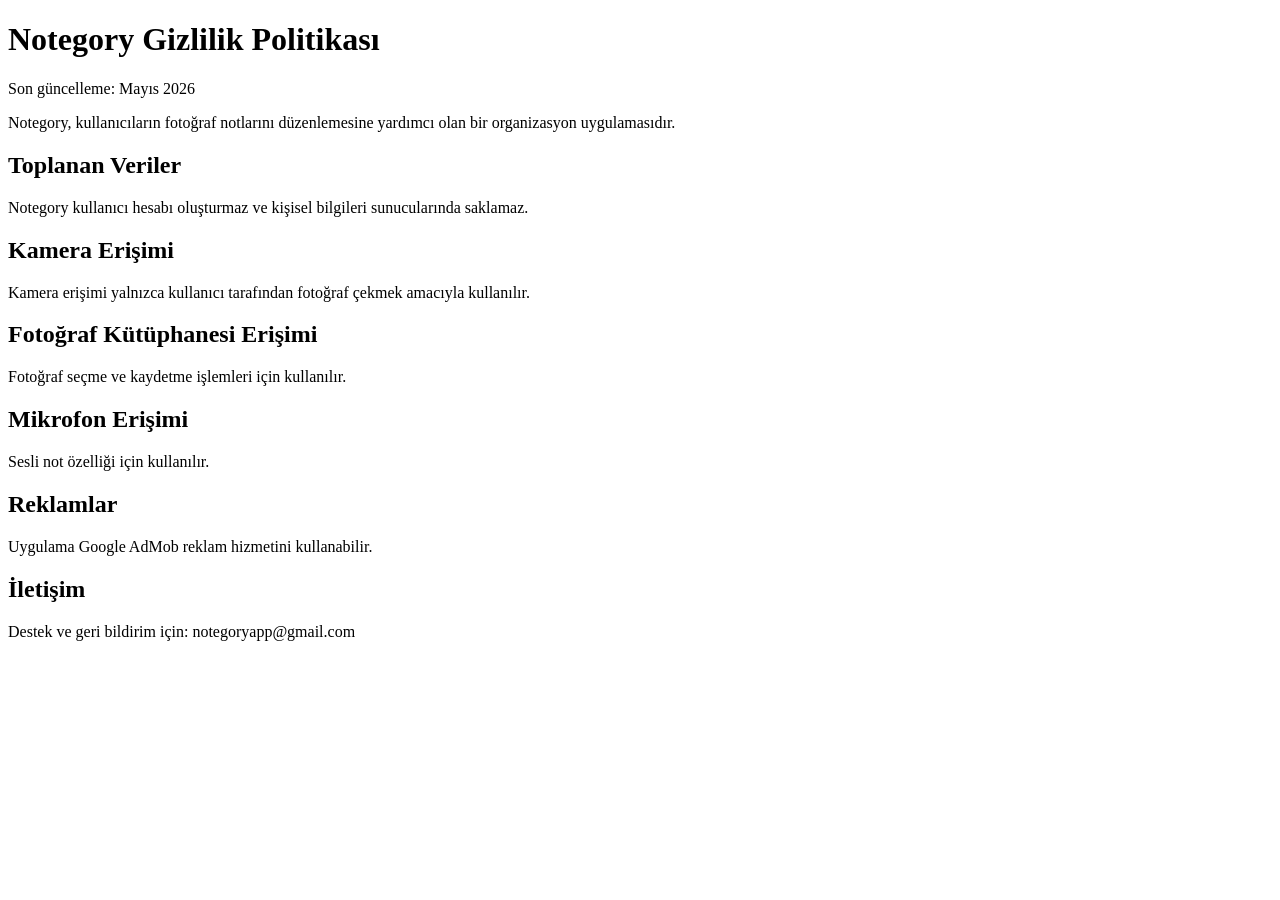
==== privacy.html @ 080e61c6 "Add privacy policy page for Notegory" ====
<!DOCTYPE html>
<html lang="tr">
<head>
<meta charset="UTF-8">
<title>Notegory Privacy Policy</title>
</head>
<body>

<h1>Notegory Gizlilik Politikası</h1>

<p>Son güncelleme: Mayıs 2026</p>

<p>Notegory, kullanıcıların fotoğraf notlarını düzenlemesine yardımcı olan bir organizasyon uygulamasıdır.</p>

<h2>Toplanan Veriler</h2>
<p>Notegory kullanıcı hesabı oluşturmaz ve kişisel bilgileri sunucularında saklamaz.</p>

<h2>Kamera Erişimi</h2>
<p>Kamera erişimi yalnızca kullanıcı tarafından fotoğraf çekmek amacıyla kullanılır.</p>

<h2>Fotoğraf Kütüphanesi Erişimi</h2>
<p>Fotoğraf seçme ve kaydetme işlemleri için kullanılır.</p>

<h2>Mikrofon Erişimi</h2>
<p>Sesli not özelliği için kullanılır.</p>

<h2>Reklamlar</h2>
<p>Uygulama Google AdMob reklam hizmetini kullanabilir.</p>

<h2>İletişim</h2>
<p>Destek ve geri bildirim için: notegoryapp@gmail.com</p>

</body>
</html>
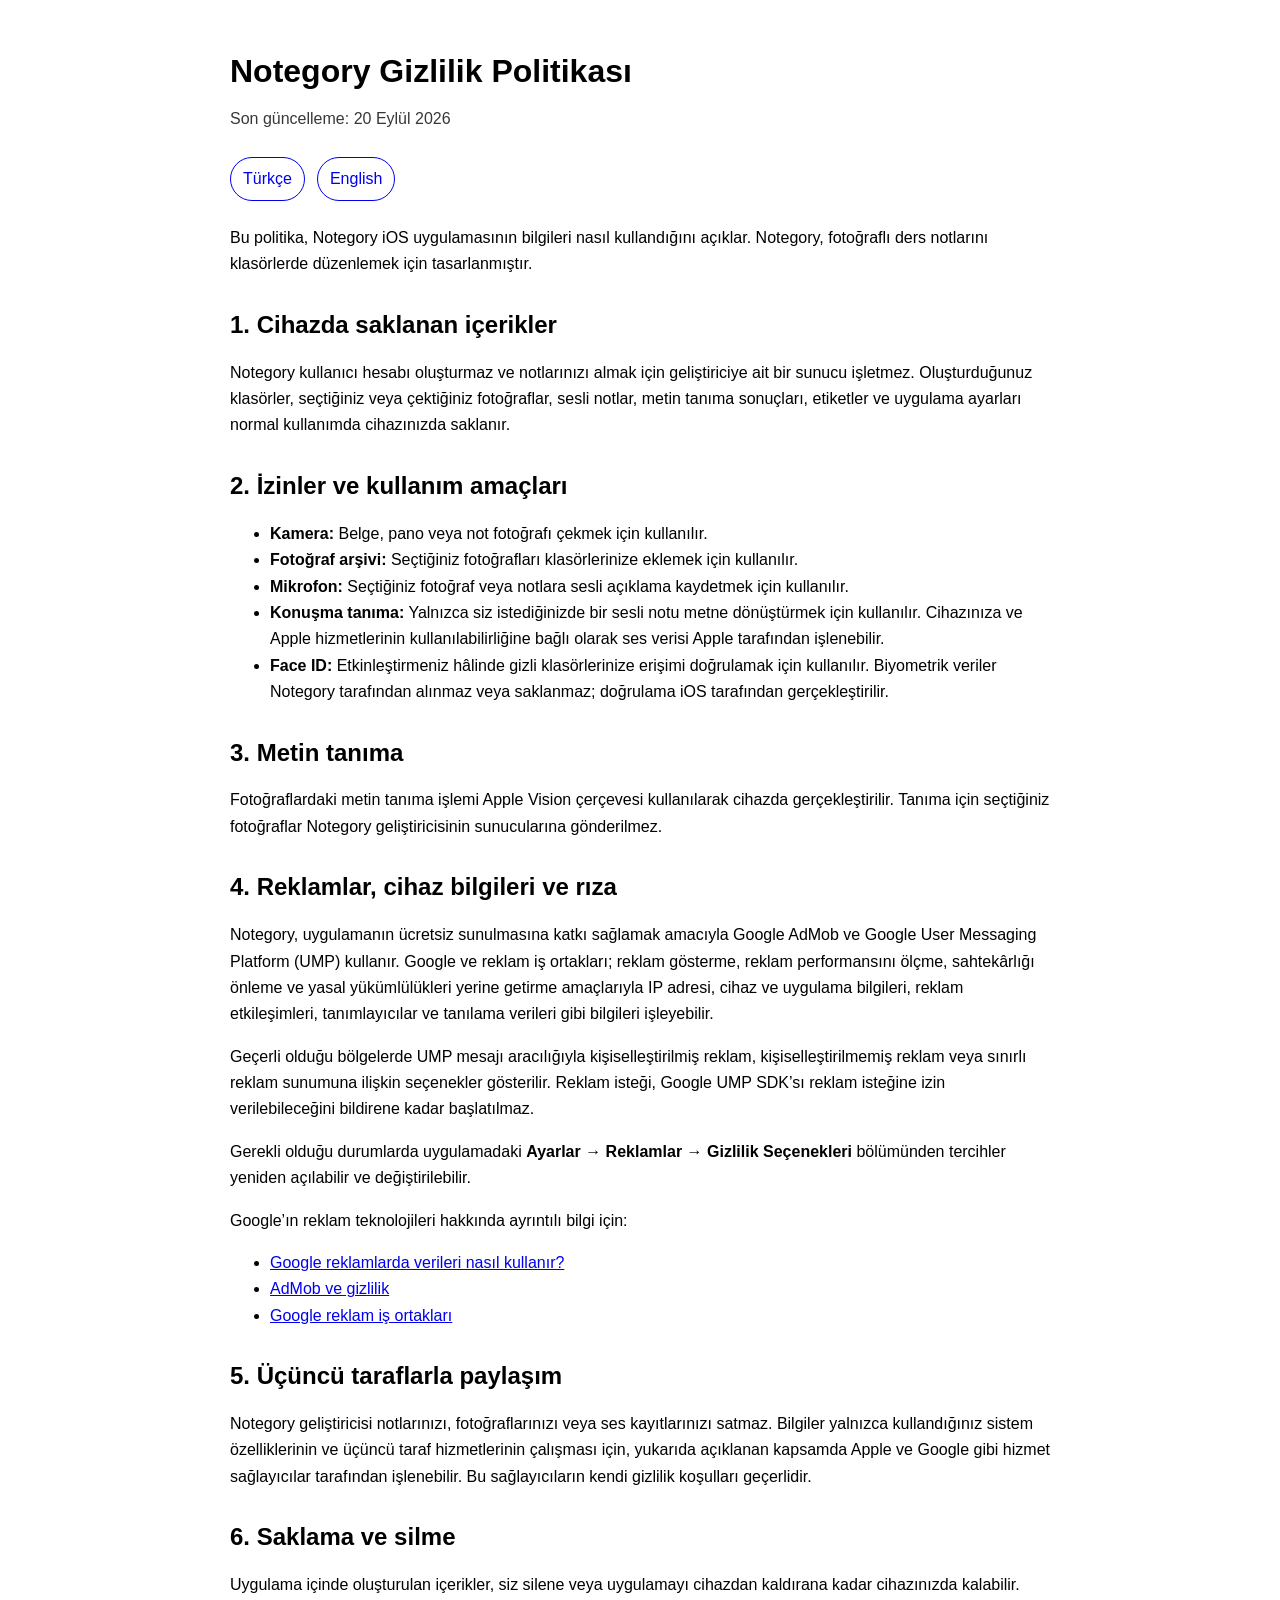
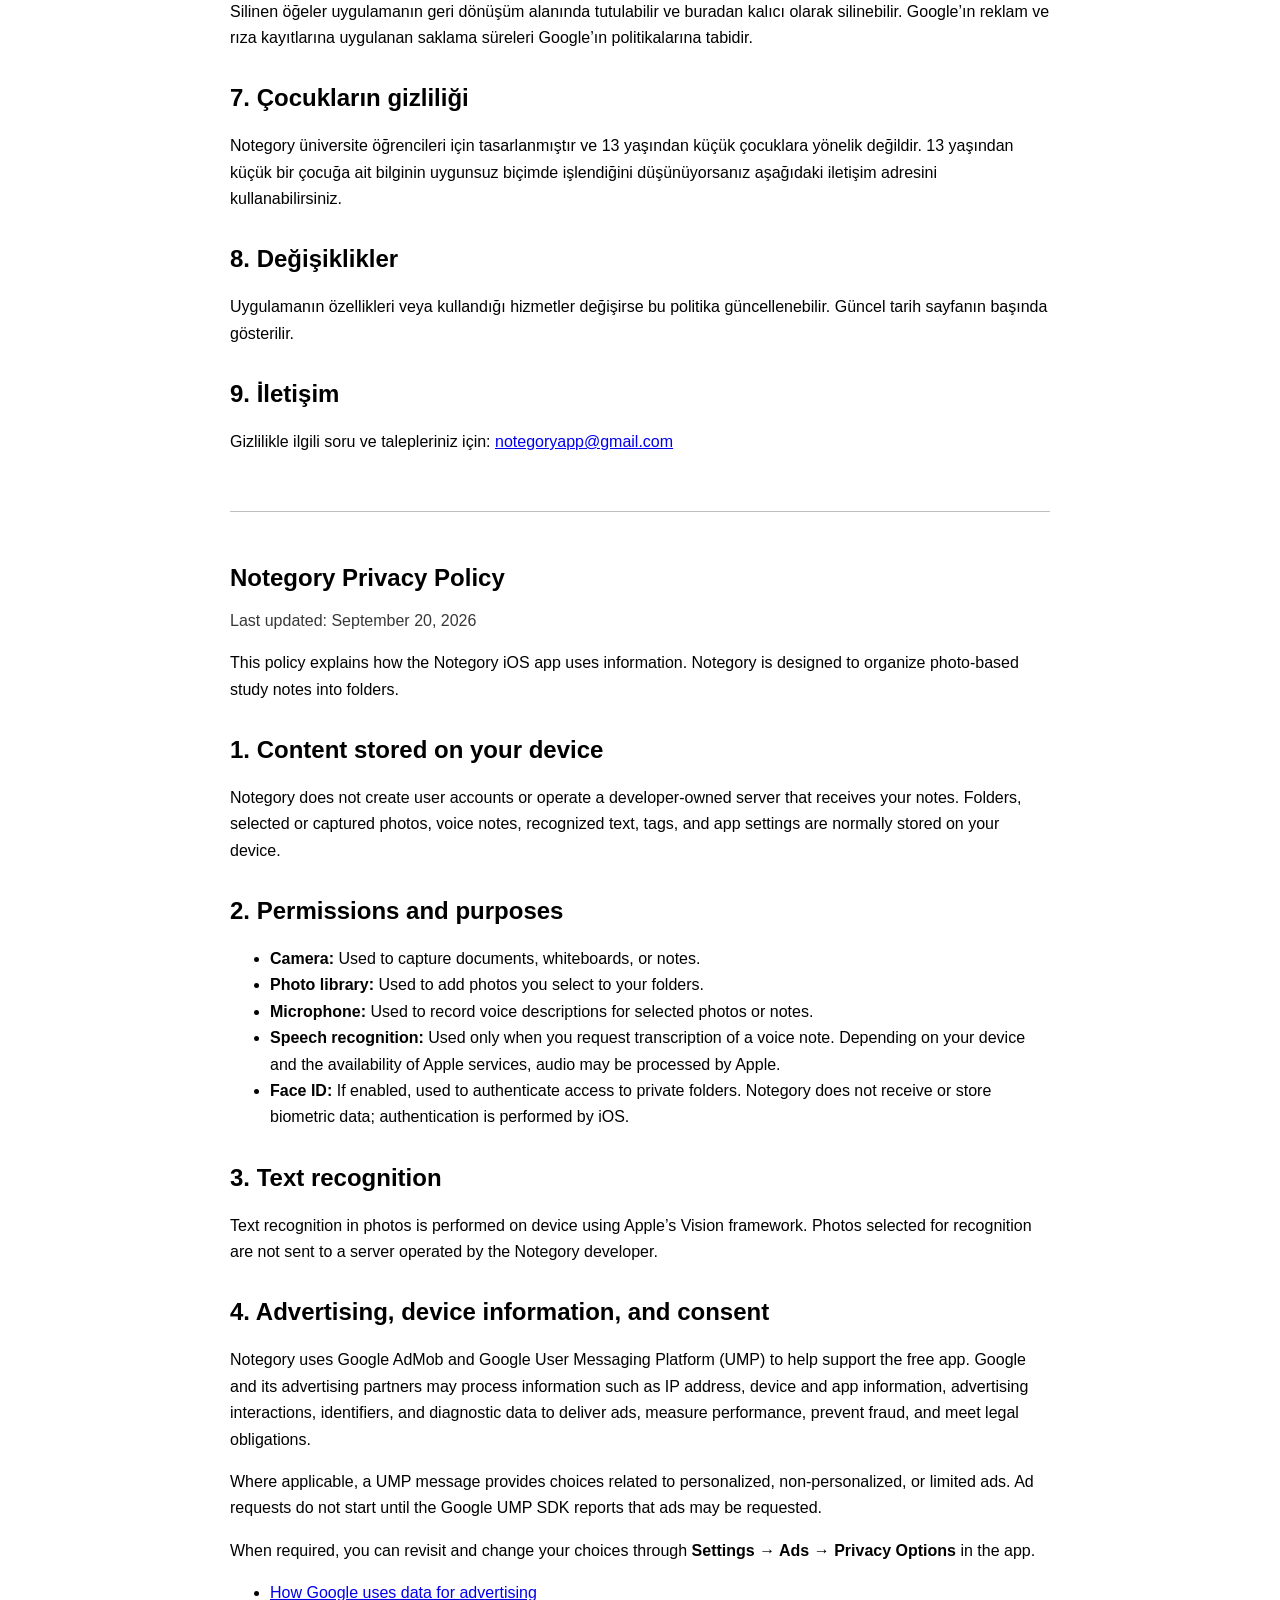
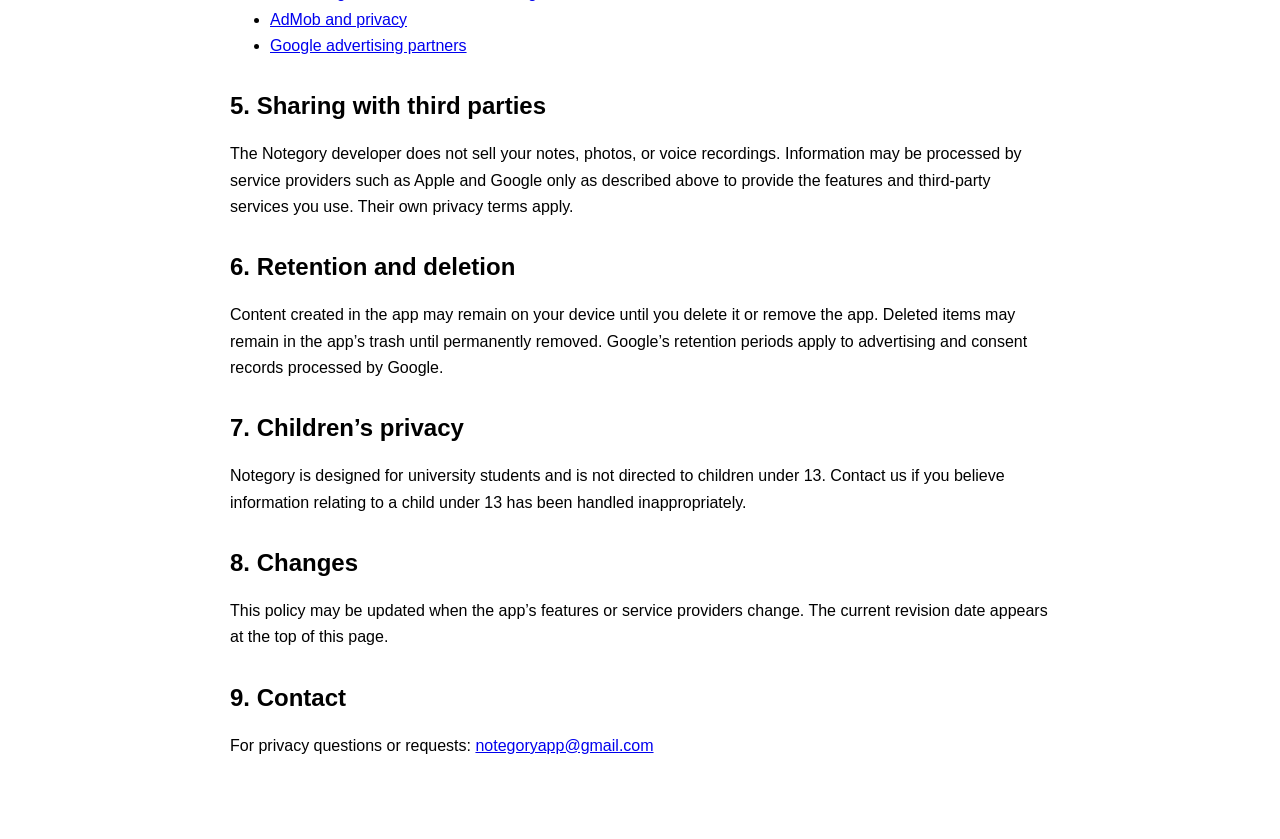
==== commit a00f1d88: "Update privacy policy for AdMob and consent" ====
--- a/privacy.html
+++ b/privacy.html
@@ -1,34 +1,122 @@
-<!DOCTYPE html>
+<!doctype html>
 <html lang="tr">
 <head>
-<meta charset="UTF-8">
-<title>Notegory Privacy Policy</title>
+  <meta charset="utf-8">
+  <meta name="viewport" content="width=device-width, initial-scale=1">
+  <meta name="color-scheme" content="light dark">
+  <title>Notegory Gizlilik Politikası / Privacy Policy</title>
+  <style>
+    :root { color-scheme: light dark; font-family: -apple-system, BlinkMacSystemFont, "Segoe UI", sans-serif; }
+    body { max-width: 820px; margin: 0 auto; padding: 32px 20px 64px; line-height: 1.65; }
+    h1 { line-height: 1.15; margin-bottom: 8px; }
+    h2 { margin-top: 32px; line-height: 1.25; }
+    h3 { margin-top: 24px; }
+    .meta, .note { opacity: .78; }
+    .language-nav { display: flex; gap: 12px; margin: 24px 0; }
+    .language-nav a { padding: 8px 12px; border: 1px solid currentColor; border-radius: 999px; text-decoration: none; }
+    section[lang="en"] { border-top: 1px solid color-mix(in srgb, currentColor 25%, transparent); margin-top: 56px; padding-top: 32px; }
+    a { overflow-wrap: anywhere; }
+  </style>
 </head>
 <body>
+  <main>
+    <h1>Notegory Gizlilik Politikası</h1>
+    <p class="meta">Son güncelleme: 20 Eylül 2026</p>
+    <nav class="language-nav" aria-label="Dil seçimi">
+      <a href="#turkce">Türkçe</a>
+      <a href="#english">English</a>
+    </nav>
 
-<h1>Notegory Gizlilik Politikası</h1>
+    <section id="turkce" lang="tr">
+      <p>Bu politika, Notegory iOS uygulamasının bilgileri nasıl kullandığını açıklar. Notegory, fotoğraflı ders notlarını klasörlerde düzenlemek için tasarlanmıştır.</p>
 
-<p>Son güncelleme: Mayıs 2026</p>
+      <h2>1. Cihazda saklanan içerikler</h2>
+      <p>Notegory kullanıcı hesabı oluşturmaz ve notlarınızı almak için geliştiriciye ait bir sunucu işletmez. Oluşturduğunuz klasörler, seçtiğiniz veya çektiğiniz fotoğraflar, sesli notlar, metin tanıma sonuçları, etiketler ve uygulama ayarları normal kullanımda cihazınızda saklanır.</p>
 
-<p>Notegory, kullanıcıların fotoğraf notlarını düzenlemesine yardımcı olan bir organizasyon uygulamasıdır.</p>
+      <h2>2. İzinler ve kullanım amaçları</h2>
+      <ul>
+        <li><strong>Kamera:</strong> Belge, pano veya not fotoğrafı çekmek için kullanılır.</li>
+        <li><strong>Fotoğraf arşivi:</strong> Seçtiğiniz fotoğrafları klasörlerinize eklemek için kullanılır.</li>
+        <li><strong>Mikrofon:</strong> Seçtiğiniz fotoğraf veya notlara sesli açıklama kaydetmek için kullanılır.</li>
+        <li><strong>Konuşma tanıma:</strong> Yalnızca siz istediğinizde bir sesli notu metne dönüştürmek için kullanılır. Cihazınıza ve Apple hizmetlerinin kullanılabilirliğine bağlı olarak ses verisi Apple tarafından işlenebilir.</li>
+        <li><strong>Face ID:</strong> Etkinleştirmeniz hâlinde gizli klasörlerinize erişimi doğrulamak için kullanılır. Biyometrik veriler Notegory tarafından alınmaz veya saklanmaz; doğrulama iOS tarafından gerçekleştirilir.</li>
+      </ul>
 
-<h2>Toplanan Veriler</h2>
-<p>Notegory kullanıcı hesabı oluşturmaz ve kişisel bilgileri sunucularında saklamaz.</p>
+      <h2>3. Metin tanıma</h2>
+      <p>Fotoğraflardaki metin tanıma işlemi Apple Vision çerçevesi kullanılarak cihazda gerçekleştirilir. Tanıma için seçtiğiniz fotoğraflar Notegory geliştiricisinin sunucularına gönderilmez.</p>
 
-<h2>Kamera Erişimi</h2>
-<p>Kamera erişimi yalnızca kullanıcı tarafından fotoğraf çekmek amacıyla kullanılır.</p>
+      <h2>4. Reklamlar, cihaz bilgileri ve rıza</h2>
+      <p>Notegory, uygulamanın ücretsiz sunulmasına katkı sağlamak amacıyla Google AdMob ve Google User Messaging Platform (UMP) kullanır. Google ve reklam iş ortakları; reklam gösterme, reklam performansını ölçme, sahtekârlığı önleme ve yasal yükümlülükleri yerine getirme amaçlarıyla IP adresi, cihaz ve uygulama bilgileri, reklam etkileşimleri, tanımlayıcılar ve tanılama verileri gibi bilgileri işleyebilir.</p>
+      <p>Geçerli olduğu bölgelerde UMP mesajı aracılığıyla kişiselleştirilmiş reklam, kişiselleştirilmemiş reklam veya sınırlı reklam sunumuna ilişkin seçenekler gösterilir. Reklam isteği, Google UMP SDK’sı reklam isteğine izin verilebileceğini bildirene kadar başlatılmaz.</p>
+      <p>Gerekli olduğu durumlarda uygulamadaki <strong>Ayarlar → Reklamlar → Gizlilik Seçenekleri</strong> bölümünden tercihler yeniden açılabilir ve değiştirilebilir.</p>
+      <p>Google’ın reklam teknolojileri hakkında ayrıntılı bilgi için:</p>
+      <ul>
+        <li><a href="https://policies.google.com/technologies/ads">Google reklamlarda verileri nasıl kullanır?</a></li>
+        <li><a href="https://support.google.com/admob/answer/6128543">AdMob ve gizlilik</a></li>
+        <li><a href="https://support.google.com/admob/answer/9012903">Google reklam iş ortakları</a></li>
+      </ul>
 
-<h2>Fotoğraf Kütüphanesi Erişimi</h2>
-<p>Fotoğraf seçme ve kaydetme işlemleri için kullanılır.</p>
+      <h2>5. Üçüncü taraflarla paylaşım</h2>
+      <p>Notegory geliştiricisi notlarınızı, fotoğraflarınızı veya ses kayıtlarınızı satmaz. Bilgiler yalnızca kullandığınız sistem özelliklerinin ve üçüncü taraf hizmetlerinin çalışması için, yukarıda açıklanan kapsamda Apple ve Google gibi hizmet sağlayıcılar tarafından işlenebilir. Bu sağlayıcıların kendi gizlilik koşulları geçerlidir.</p>
 
-<h2>Mikrofon Erişimi</h2>
-<p>Sesli not özelliği için kullanılır.</p>
+      <h2>6. Saklama ve silme</h2>
+      <p>Uygulama içinde oluşturulan içerikler, siz silene veya uygulamayı cihazdan kaldırana kadar cihazınızda kalabilir. Silinen öğeler uygulamanın geri dönüşüm alanında tutulabilir ve buradan kalıcı olarak silinebilir. Google’ın reklam ve rıza kayıtlarına uygulanan saklama süreleri Google’ın politikalarına tabidir.</p>
 
-<h2>Reklamlar</h2>
-<p>Uygulama Google AdMob reklam hizmetini kullanabilir.</p>
+      <h2>7. Çocukların gizliliği</h2>
+      <p>Notegory üniversite öğrencileri için tasarlanmıştır ve 13 yaşından küçük çocuklara yönelik değildir. 13 yaşından küçük bir çocuğa ait bilginin uygunsuz biçimde işlendiğini düşünüyorsanız aşağıdaki iletişim adresini kullanabilirsiniz.</p>
 
-<h2>İletişim</h2>
-<p>Destek ve geri bildirim için: notegoryapp@gmail.com</p>
+      <h2>8. Değişiklikler</h2>
+      <p>Uygulamanın özellikleri veya kullandığı hizmetler değişirse bu politika güncellenebilir. Güncel tarih sayfanın başında gösterilir.</p>
 
+      <h2>9. İletişim</h2>
+      <p>Gizlilikle ilgili soru ve talepleriniz için: <a href="mailto:notegoryapp@gmail.com">notegoryapp@gmail.com</a></p>
+    </section>
+
+    <section id="english" lang="en">
+      <h1>Notegory Privacy Policy</h1>
+      <p class="meta">Last updated: September 20, 2026</p>
+      <p>This policy explains how the Notegory iOS app uses information. Notegory is designed to organize photo-based study notes into folders.</p>
+
+      <h2>1. Content stored on your device</h2>
+      <p>Notegory does not create user accounts or operate a developer-owned server that receives your notes. Folders, selected or captured photos, voice notes, recognized text, tags, and app settings are normally stored on your device.</p>
+
+      <h2>2. Permissions and purposes</h2>
+      <ul>
+        <li><strong>Camera:</strong> Used to capture documents, whiteboards, or notes.</li>
+        <li><strong>Photo library:</strong> Used to add photos you select to your folders.</li>
+        <li><strong>Microphone:</strong> Used to record voice descriptions for selected photos or notes.</li>
+        <li><strong>Speech recognition:</strong> Used only when you request transcription of a voice note. Depending on your device and the availability of Apple services, audio may be processed by Apple.</li>
+        <li><strong>Face ID:</strong> If enabled, used to authenticate access to private folders. Notegory does not receive or store biometric data; authentication is performed by iOS.</li>
+      </ul>
+
+      <h2>3. Text recognition</h2>
+      <p>Text recognition in photos is performed on device using Apple’s Vision framework. Photos selected for recognition are not sent to a server operated by the Notegory developer.</p>
+
+      <h2>4. Advertising, device information, and consent</h2>
+      <p>Notegory uses Google AdMob and Google User Messaging Platform (UMP) to help support the free app. Google and its advertising partners may process information such as IP address, device and app information, advertising interactions, identifiers, and diagnostic data to deliver ads, measure performance, prevent fraud, and meet legal obligations.</p>
+      <p>Where applicable, a UMP message provides choices related to personalized, non-personalized, or limited ads. Ad requests do not start until the Google UMP SDK reports that ads may be requested.</p>
+      <p>When required, you can revisit and change your choices through <strong>Settings → Ads → Privacy Options</strong> in the app.</p>
+      <ul>
+        <li><a href="https://policies.google.com/technologies/ads">How Google uses data for advertising</a></li>
+        <li><a href="https://support.google.com/admob/answer/6128543">AdMob and privacy</a></li>
+        <li><a href="https://support.google.com/admob/answer/9012903">Google advertising partners</a></li>
+      </ul>
+
+      <h2>5. Sharing with third parties</h2>
+      <p>The Notegory developer does not sell your notes, photos, or voice recordings. Information may be processed by service providers such as Apple and Google only as described above to provide the features and third-party services you use. Their own privacy terms apply.</p>
+
+      <h2>6. Retention and deletion</h2>
+      <p>Content created in the app may remain on your device until you delete it or remove the app. Deleted items may remain in the app’s trash until permanently removed. Google’s retention periods apply to advertising and consent records processed by Google.</p>
+
+      <h2>7. Children’s privacy</h2>
+      <p>Notegory is designed for university students and is not directed to children under 13. Contact us if you believe information relating to a child under 13 has been handled inappropriately.</p>
+
+      <h2>8. Changes</h2>
+      <p>This policy may be updated when the app’s features or service providers change. The current revision date appears at the top of this page.</p>
+
+      <h2>9. Contact</h2>
+      <p>For privacy questions or requests: <a href="mailto:notegoryapp@gmail.com">notegoryapp@gmail.com</a></p>
+    </section>
+  </main>
 </body>
 </html>
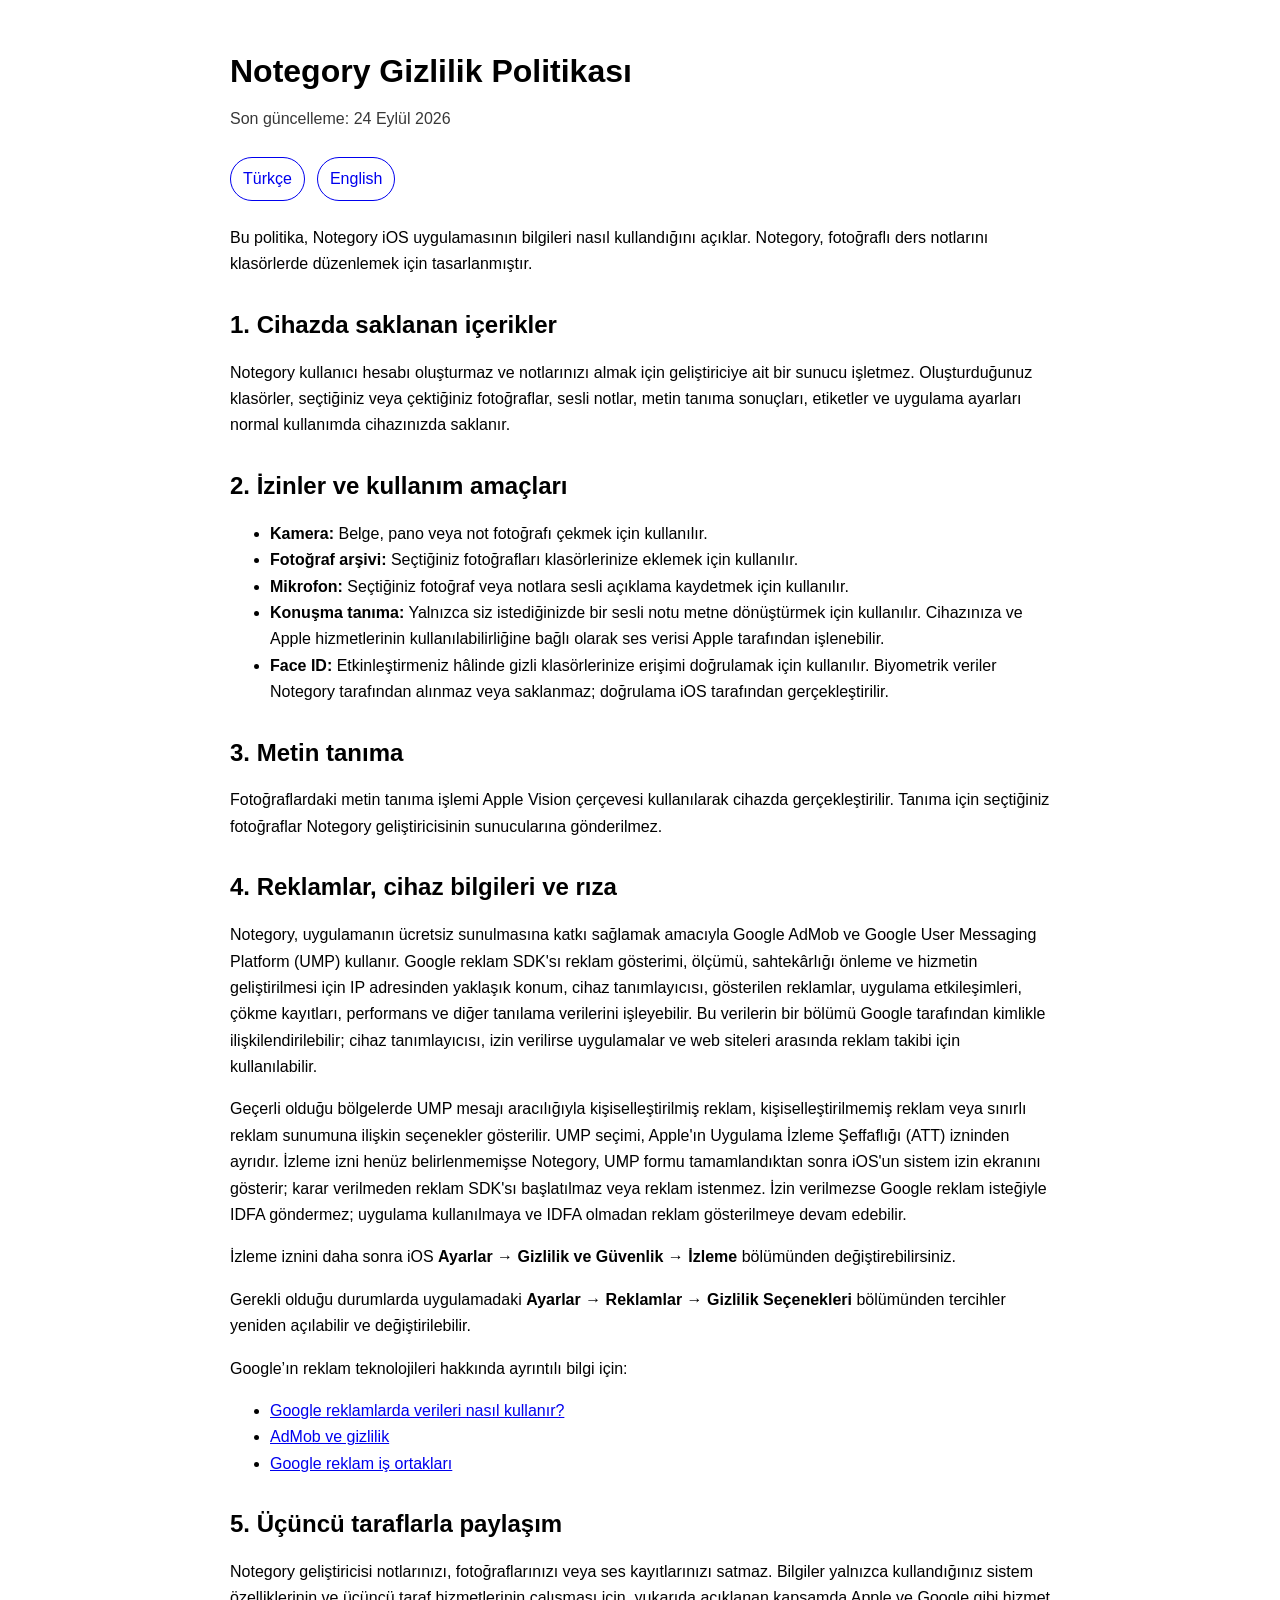
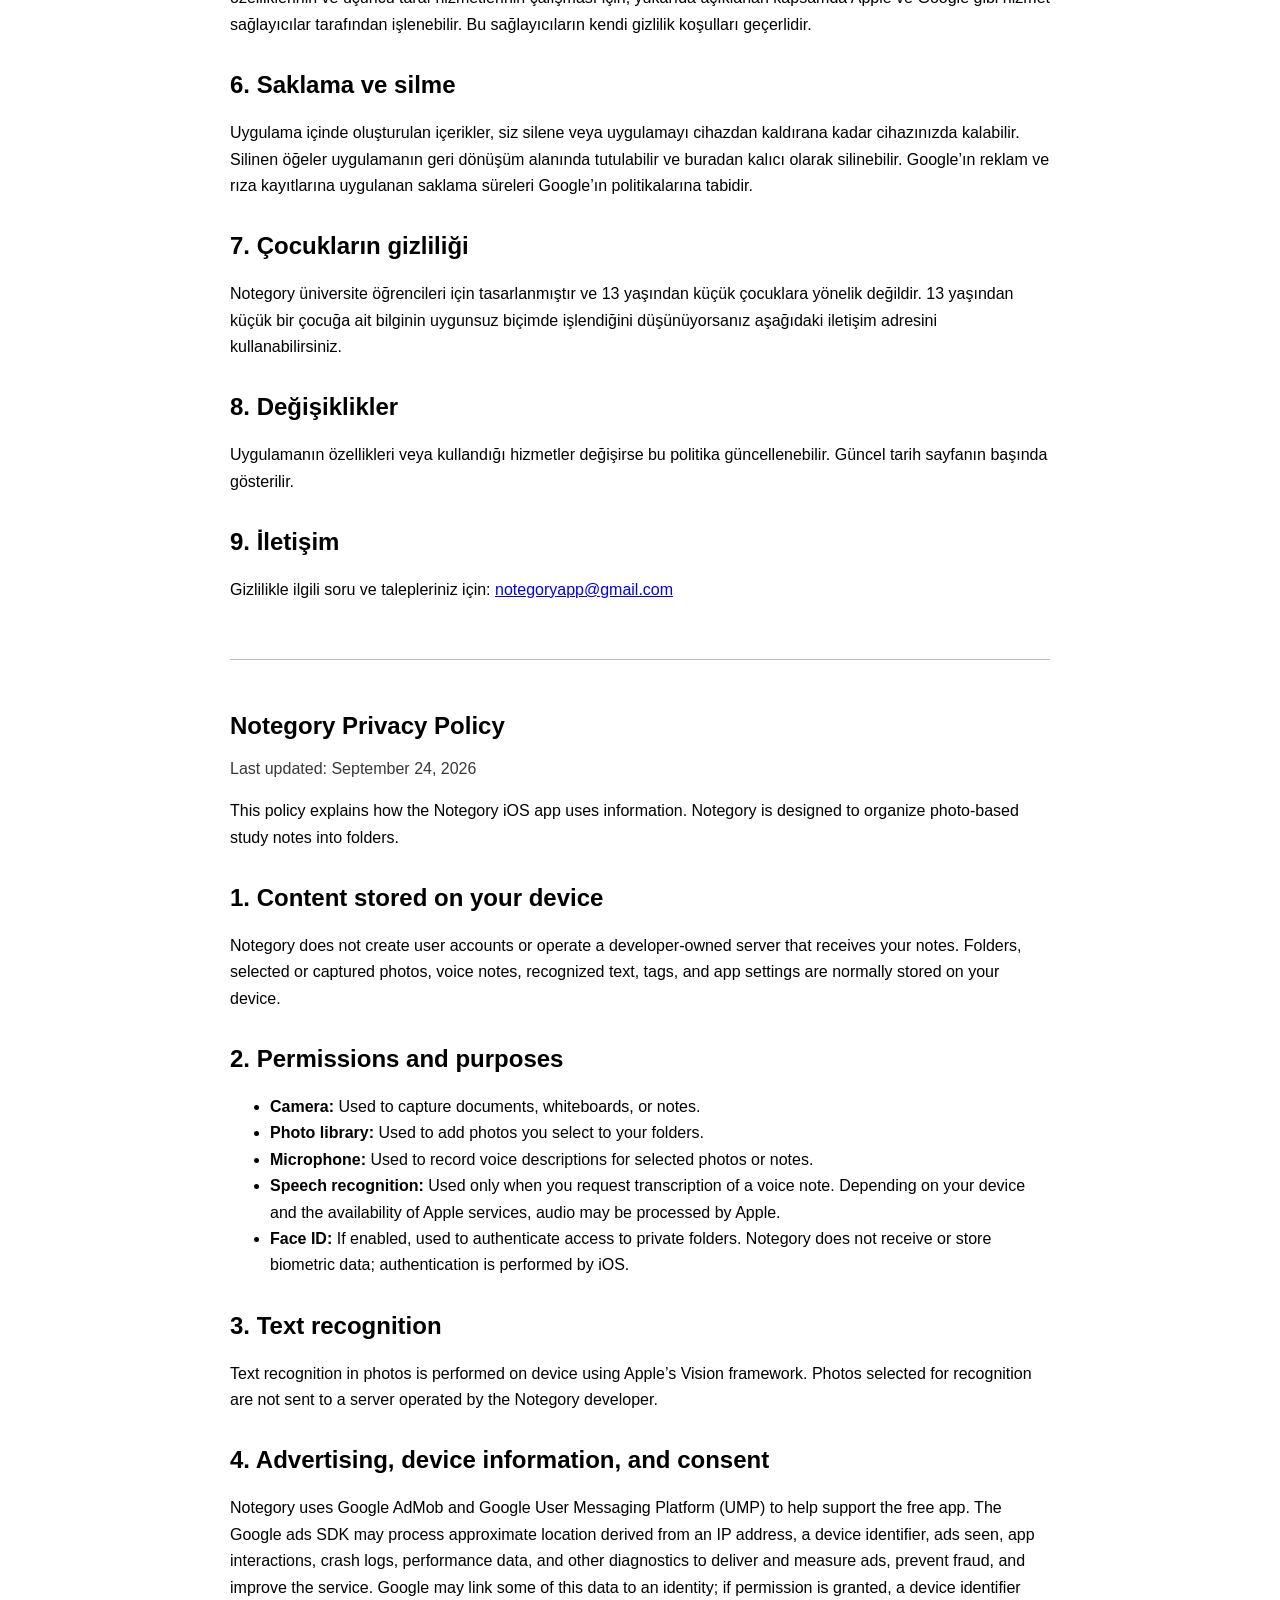
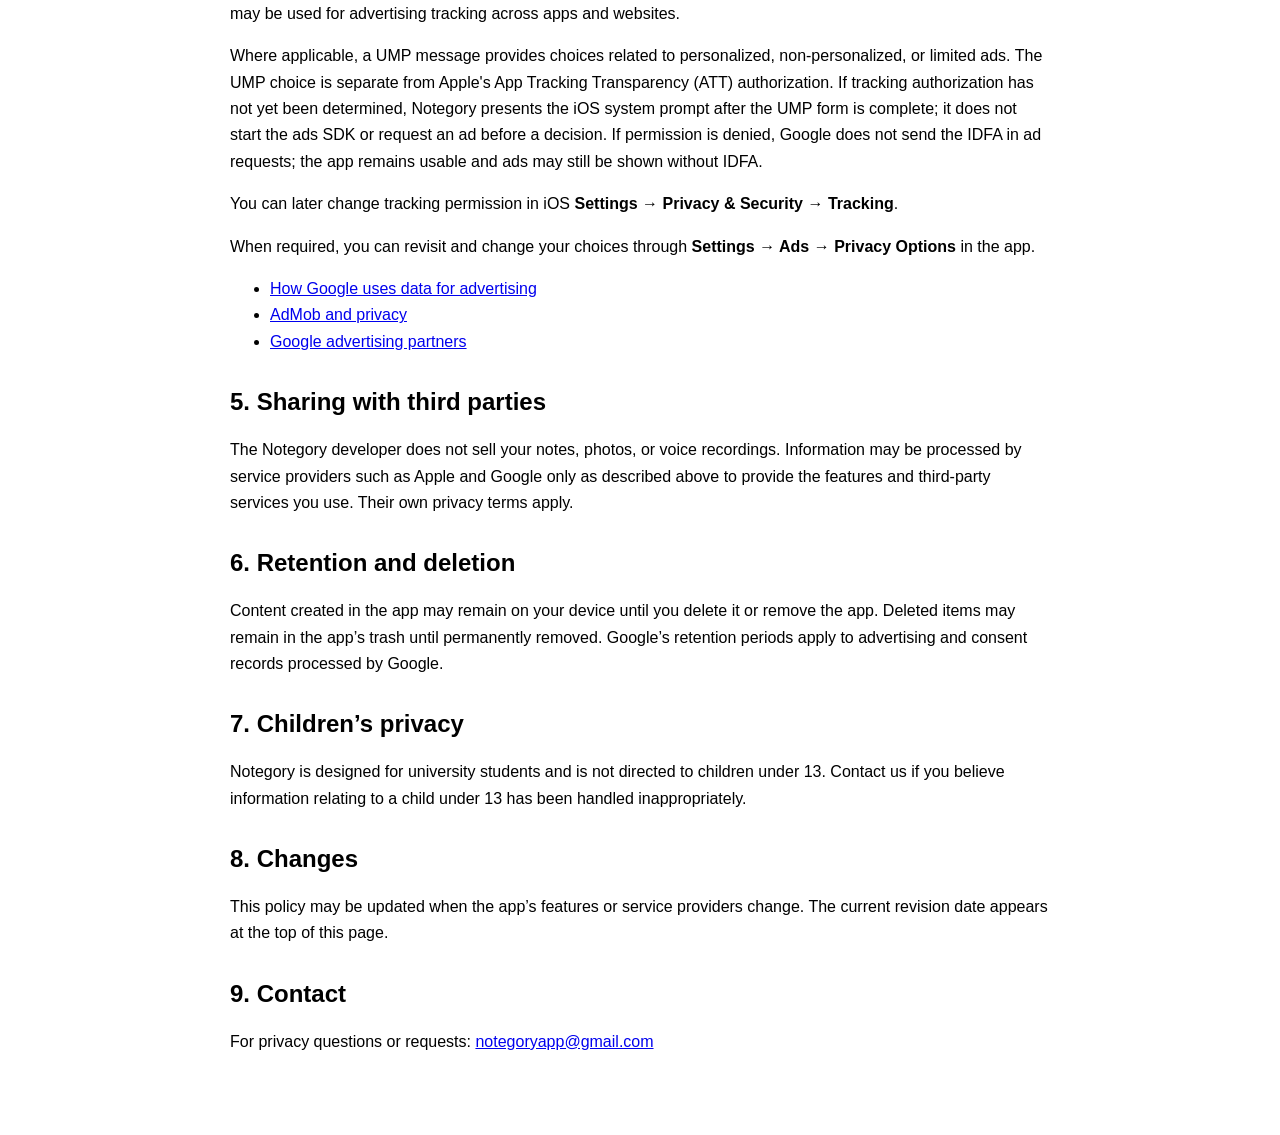
==== commit cd5cd056: "Clarify AdMob data and ATT consent in privacy policy" ====
--- a/privacy.html
+++ b/privacy.html
@@ -21,7 +21,7 @@
 <body>
   <main>
     <h1>Notegory Gizlilik Politikası</h1>
-    <p class="meta">Son güncelleme: 20 Eylül 2026</p>
+    <p class="meta">Son güncelleme: 24 Eylül 2026</p>
     <nav class="language-nav" aria-label="Dil seçimi">
       <a href="#turkce">Türkçe</a>
       <a href="#english">English</a>
@@ -46,8 +46,9 @@
       <p>Fotoğraflardaki metin tanıma işlemi Apple Vision çerçevesi kullanılarak cihazda gerçekleştirilir. Tanıma için seçtiğiniz fotoğraflar Notegory geliştiricisinin sunucularına gönderilmez.</p>
 
       <h2>4. Reklamlar, cihaz bilgileri ve rıza</h2>
-      <p>Notegory, uygulamanın ücretsiz sunulmasına katkı sağlamak amacıyla Google AdMob ve Google User Messaging Platform (UMP) kullanır. Google ve reklam iş ortakları; reklam gösterme, reklam performansını ölçme, sahtekârlığı önleme ve yasal yükümlülükleri yerine getirme amaçlarıyla IP adresi, cihaz ve uygulama bilgileri, reklam etkileşimleri, tanımlayıcılar ve tanılama verileri gibi bilgileri işleyebilir.</p>
-      <p>Geçerli olduğu bölgelerde UMP mesajı aracılığıyla kişiselleştirilmiş reklam, kişiselleştirilmemiş reklam veya sınırlı reklam sunumuna ilişkin seçenekler gösterilir. Reklam isteği, Google UMP SDK’sı reklam isteğine izin verilebileceğini bildirene kadar başlatılmaz.</p>
+      <p>Notegory, uygulamanın ücretsiz sunulmasına katkı sağlamak amacıyla Google AdMob ve Google User Messaging Platform (UMP) kullanır. Google reklam SDK'sı reklam gösterimi, ölçümü, sahtekârlığı önleme ve hizmetin geliştirilmesi için IP adresinden yaklaşık konum, cihaz tanımlayıcısı, gösterilen reklamlar, uygulama etkileşimleri, çökme kayıtları, performans ve diğer tanılama verilerini işleyebilir. Bu verilerin bir bölümü Google tarafından kimlikle ilişkilendirilebilir; cihaz tanımlayıcısı, izin verilirse uygulamalar ve web siteleri arasında reklam takibi için kullanılabilir.</p>
+      <p>Geçerli olduğu bölgelerde UMP mesajı aracılığıyla kişiselleştirilmiş reklam, kişiselleştirilmemiş reklam veya sınırlı reklam sunumuna ilişkin seçenekler gösterilir. UMP seçimi, Apple'ın Uygulama İzleme Şeffaflığı (ATT) izninden ayrıdır. İzleme izni henüz belirlenmemişse Notegory, UMP formu tamamlandıktan sonra iOS'un sistem izin ekranını gösterir; karar verilmeden reklam SDK'sı başlatılmaz veya reklam istenmez. İzin verilmezse Google reklam isteğiyle IDFA göndermez; uygulama kullanılmaya ve IDFA olmadan reklam gösterilmeye devam edebilir.</p>
+      <p>İzleme iznini daha sonra iOS <strong>Ayarlar → Gizlilik ve Güvenlik → İzleme</strong> bölümünden değiştirebilirsiniz.</p>
       <p>Gerekli olduğu durumlarda uygulamadaki <strong>Ayarlar → Reklamlar → Gizlilik Seçenekleri</strong> bölümünden tercihler yeniden açılabilir ve değiştirilebilir.</p>
       <p>Google’ın reklam teknolojileri hakkında ayrıntılı bilgi için:</p>
       <ul>
@@ -74,7 +75,7 @@
 
     <section id="english" lang="en">
       <h1>Notegory Privacy Policy</h1>
-      <p class="meta">Last updated: September 20, 2026</p>
+      <p class="meta">Last updated: September 24, 2026</p>
       <p>This policy explains how the Notegory iOS app uses information. Notegory is designed to organize photo-based study notes into folders.</p>
 
       <h2>1. Content stored on your device</h2>
@@ -93,8 +94,9 @@
       <p>Text recognition in photos is performed on device using Apple’s Vision framework. Photos selected for recognition are not sent to a server operated by the Notegory developer.</p>
 
       <h2>4. Advertising, device information, and consent</h2>
-      <p>Notegory uses Google AdMob and Google User Messaging Platform (UMP) to help support the free app. Google and its advertising partners may process information such as IP address, device and app information, advertising interactions, identifiers, and diagnostic data to deliver ads, measure performance, prevent fraud, and meet legal obligations.</p>
-      <p>Where applicable, a UMP message provides choices related to personalized, non-personalized, or limited ads. Ad requests do not start until the Google UMP SDK reports that ads may be requested.</p>
+      <p>Notegory uses Google AdMob and Google User Messaging Platform (UMP) to help support the free app. The Google ads SDK may process approximate location derived from an IP address, a device identifier, ads seen, app interactions, crash logs, performance data, and other diagnostics to deliver and measure ads, prevent fraud, and improve the service. Google may link some of this data to an identity; if permission is granted, a device identifier may be used for advertising tracking across apps and websites.</p>
+      <p>Where applicable, a UMP message provides choices related to personalized, non-personalized, or limited ads. The UMP choice is separate from Apple's App Tracking Transparency (ATT) authorization. If tracking authorization has not yet been determined, Notegory presents the iOS system prompt after the UMP form is complete; it does not start the ads SDK or request an ad before a decision. If permission is denied, Google does not send the IDFA in ad requests; the app remains usable and ads may still be shown without IDFA.</p>
+      <p>You can later change tracking permission in iOS <strong>Settings → Privacy &amp; Security → Tracking</strong>.</p>
       <p>When required, you can revisit and change your choices through <strong>Settings → Ads → Privacy Options</strong> in the app.</p>
       <ul>
         <li><a href="https://policies.google.com/technologies/ads">How Google uses data for advertising</a></li>
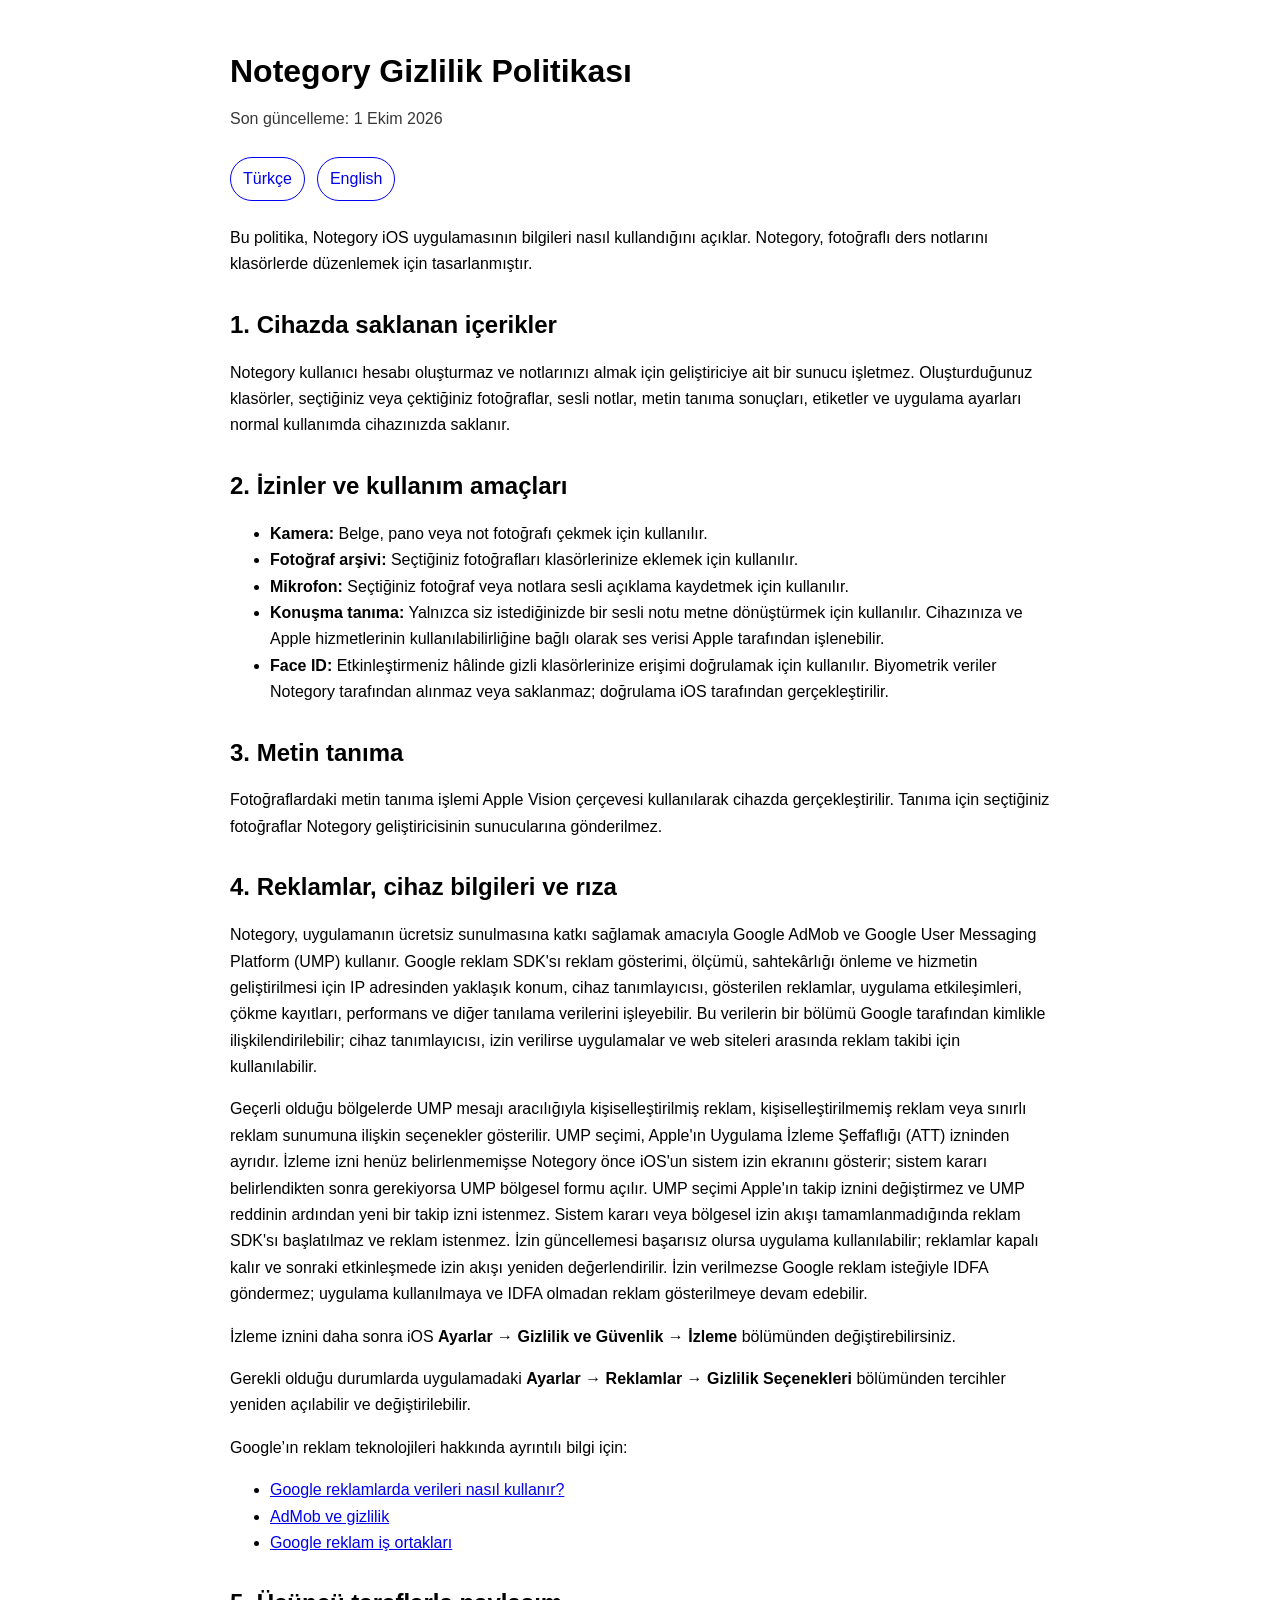
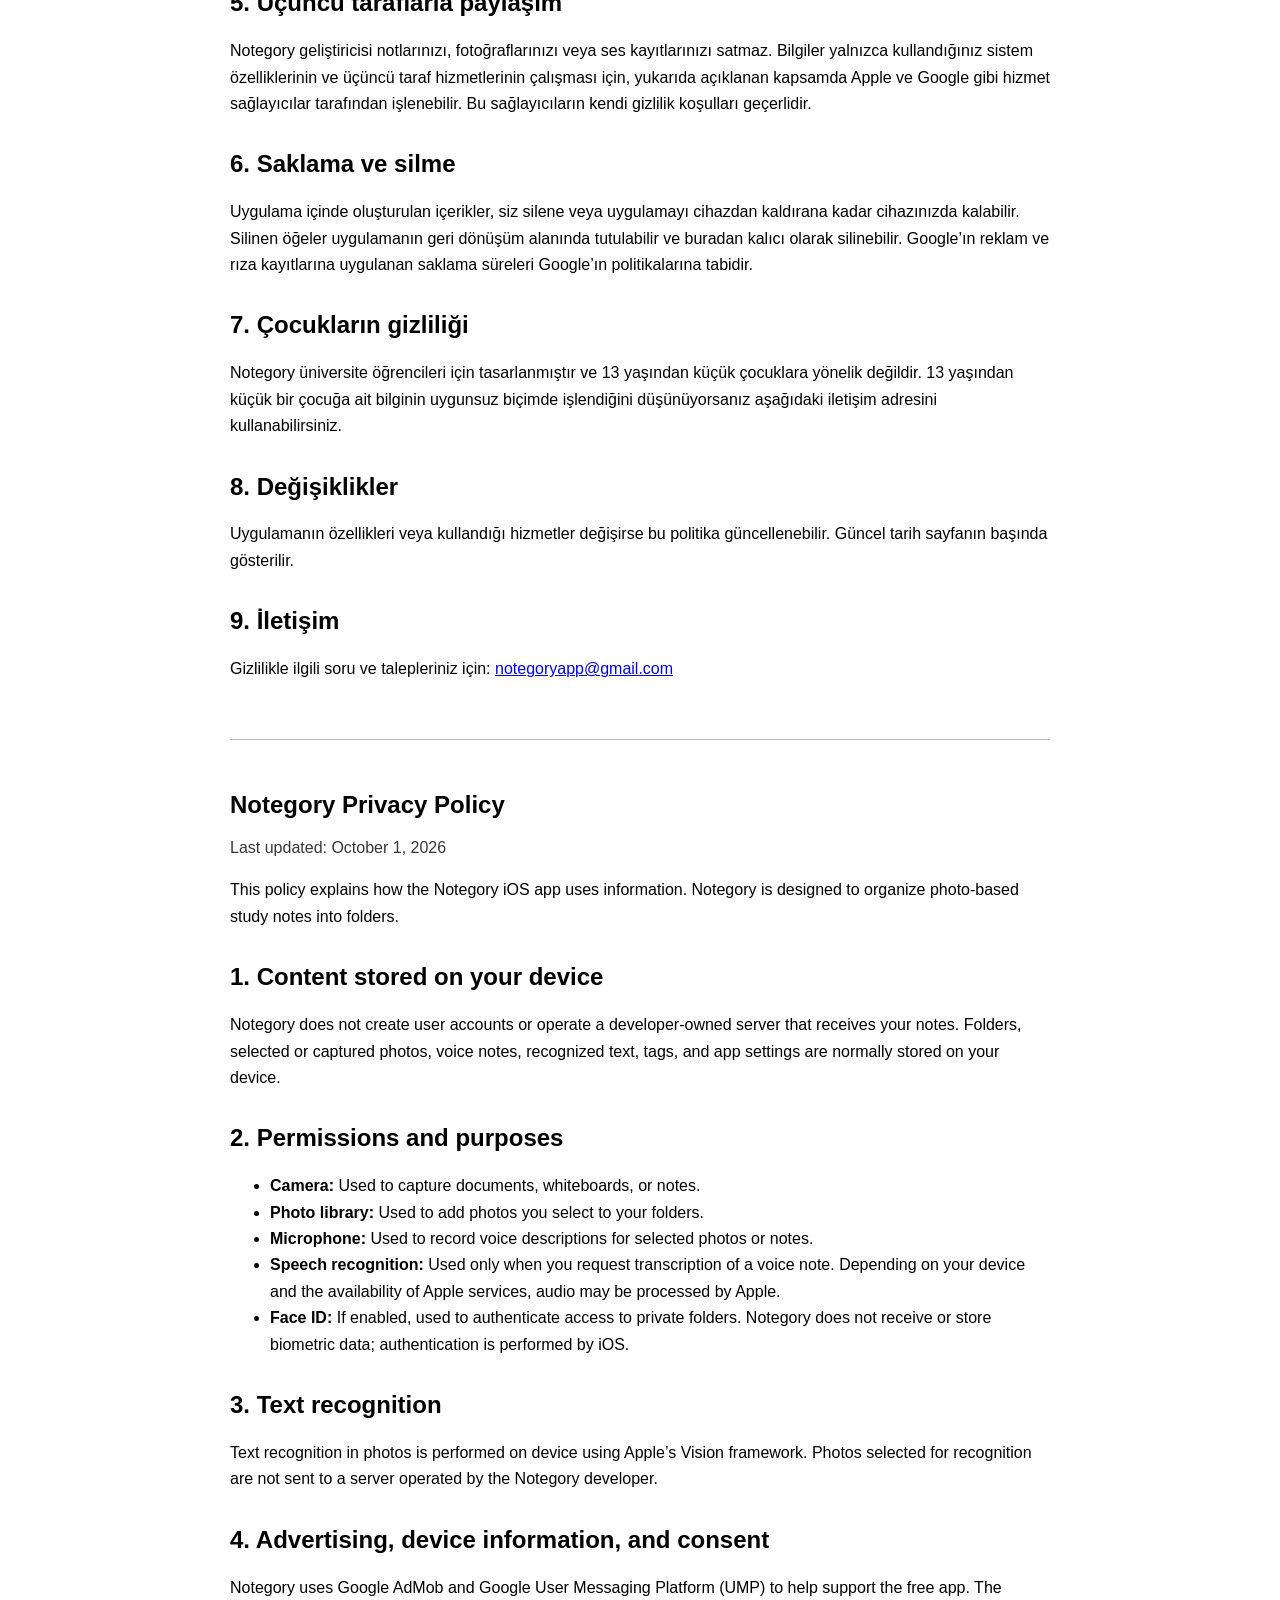
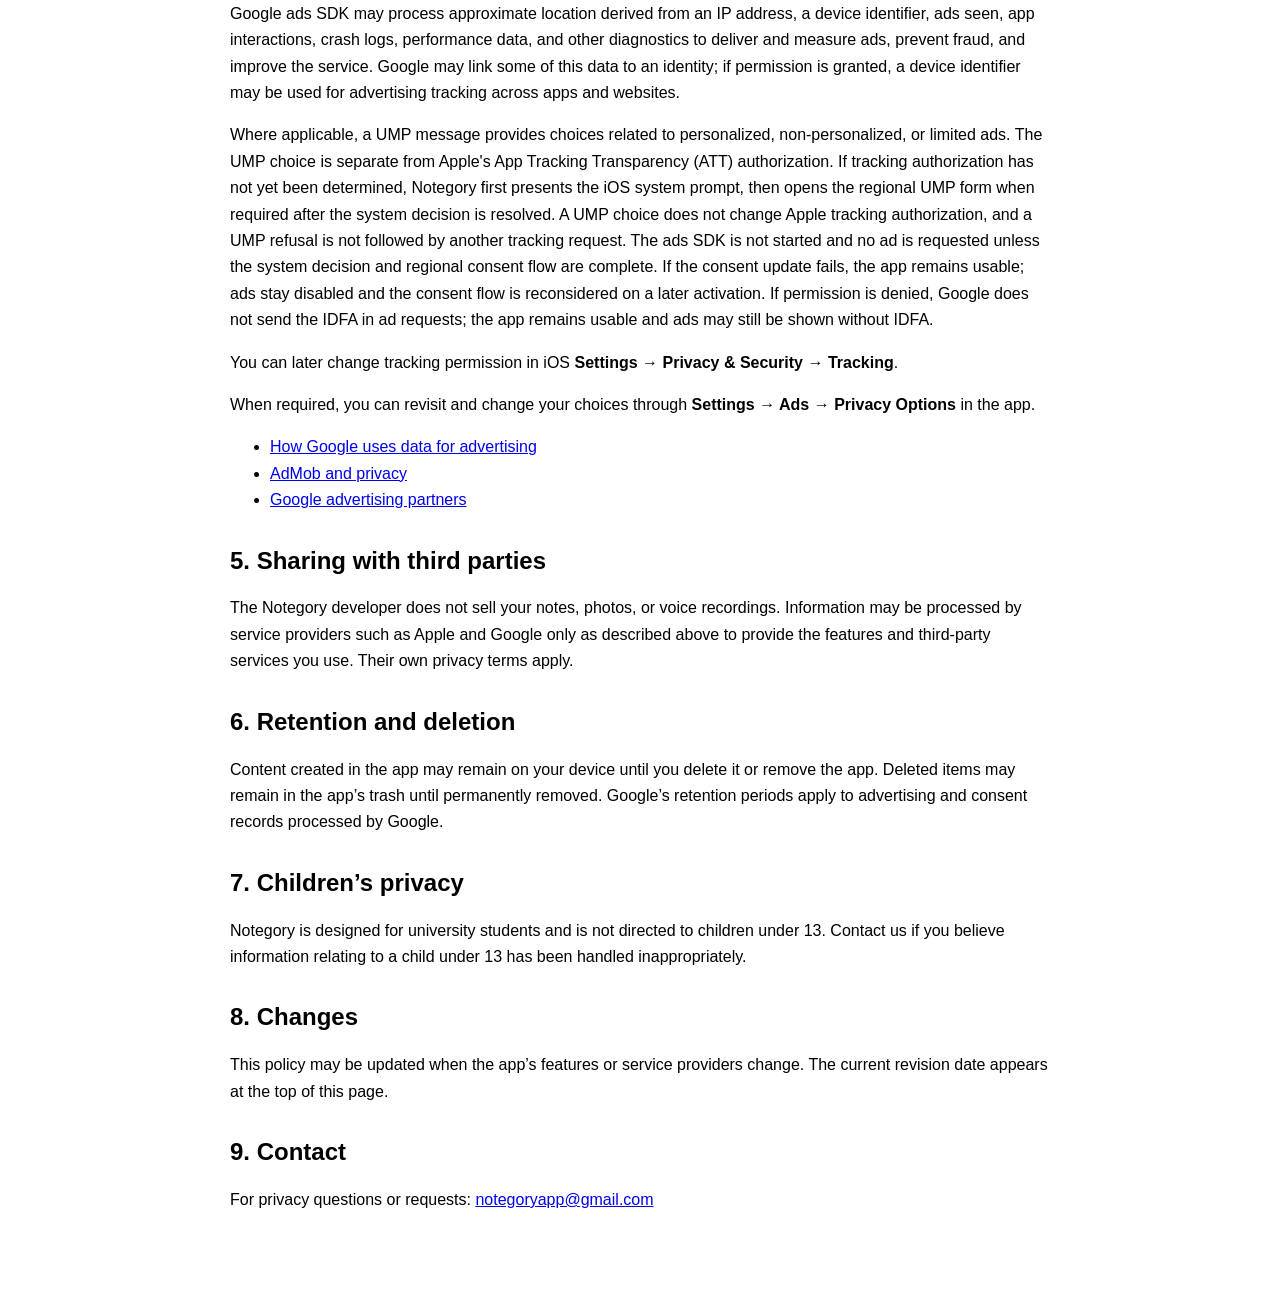
==== commit 7d965c58: "Update last updated date in privacy policyAlign privacy policy with native ATT-first consent flow" ====
--- a/privacy.html
+++ b/privacy.html
@@ -21,7 +21,7 @@
 <body>
   <main>
     <h1>Notegory Gizlilik Politikası</h1>
-    <p class="meta">Son güncelleme: 24 Eylül 2026</p>
+    <p class="meta">Son güncelleme: 1 Ekim 2026</p>
     <nav class="language-nav" aria-label="Dil seçimi">
       <a href="#turkce">Türkçe</a>
       <a href="#english">English</a>
@@ -47,7 +47,7 @@
 
       <h2>4. Reklamlar, cihaz bilgileri ve rıza</h2>
       <p>Notegory, uygulamanın ücretsiz sunulmasına katkı sağlamak amacıyla Google AdMob ve Google User Messaging Platform (UMP) kullanır. Google reklam SDK'sı reklam gösterimi, ölçümü, sahtekârlığı önleme ve hizmetin geliştirilmesi için IP adresinden yaklaşık konum, cihaz tanımlayıcısı, gösterilen reklamlar, uygulama etkileşimleri, çökme kayıtları, performans ve diğer tanılama verilerini işleyebilir. Bu verilerin bir bölümü Google tarafından kimlikle ilişkilendirilebilir; cihaz tanımlayıcısı, izin verilirse uygulamalar ve web siteleri arasında reklam takibi için kullanılabilir.</p>
-      <p>Geçerli olduğu bölgelerde UMP mesajı aracılığıyla kişiselleştirilmiş reklam, kişiselleştirilmemiş reklam veya sınırlı reklam sunumuna ilişkin seçenekler gösterilir. UMP seçimi, Apple'ın Uygulama İzleme Şeffaflığı (ATT) izninden ayrıdır. İzleme izni henüz belirlenmemişse Notegory, UMP formu tamamlandıktan sonra iOS'un sistem izin ekranını gösterir; karar verilmeden reklam SDK'sı başlatılmaz veya reklam istenmez. İzin verilmezse Google reklam isteğiyle IDFA göndermez; uygulama kullanılmaya ve IDFA olmadan reklam gösterilmeye devam edebilir.</p>
+      <p>Geçerli olduğu bölgelerde UMP mesajı aracılığıyla kişiselleştirilmiş reklam, kişiselleştirilmemiş reklam veya sınırlı reklam sunumuna ilişkin seçenekler gösterilir. UMP seçimi, Apple'ın Uygulama İzleme Şeffaflığı (ATT) izninden ayrıdır. İzleme izni henüz belirlenmemişse Notegory önce iOS'un sistem izin ekranını gösterir; sistem kararı belirlendikten sonra gerekiyorsa UMP bölgesel formu açılır. UMP seçimi Apple'ın takip iznini değiştirmez ve UMP reddinin ardından yeni bir takip izni istenmez. Sistem kararı veya bölgesel izin akışı tamamlanmadığında reklam SDK'sı başlatılmaz ve reklam istenmez. İzin güncellemesi başarısız olursa uygulama kullanılabilir; reklamlar kapalı kalır ve sonraki etkinleşmede izin akışı yeniden değerlendirilir. İzin verilmezse Google reklam isteğiyle IDFA göndermez; uygulama kullanılmaya ve IDFA olmadan reklam gösterilmeye devam edebilir.</p>
       <p>İzleme iznini daha sonra iOS <strong>Ayarlar → Gizlilik ve Güvenlik → İzleme</strong> bölümünden değiştirebilirsiniz.</p>
       <p>Gerekli olduğu durumlarda uygulamadaki <strong>Ayarlar → Reklamlar → Gizlilik Seçenekleri</strong> bölümünden tercihler yeniden açılabilir ve değiştirilebilir.</p>
       <p>Google’ın reklam teknolojileri hakkında ayrıntılı bilgi için:</p>
@@ -75,7 +75,7 @@
 
     <section id="english" lang="en">
       <h1>Notegory Privacy Policy</h1>
-      <p class="meta">Last updated: September 24, 2026</p>
+      <p class="meta">Last updated: October 1, 2026</p>
       <p>This policy explains how the Notegory iOS app uses information. Notegory is designed to organize photo-based study notes into folders.</p>
 
       <h2>1. Content stored on your device</h2>
@@ -95,7 +95,7 @@
 
       <h2>4. Advertising, device information, and consent</h2>
       <p>Notegory uses Google AdMob and Google User Messaging Platform (UMP) to help support the free app. The Google ads SDK may process approximate location derived from an IP address, a device identifier, ads seen, app interactions, crash logs, performance data, and other diagnostics to deliver and measure ads, prevent fraud, and improve the service. Google may link some of this data to an identity; if permission is granted, a device identifier may be used for advertising tracking across apps and websites.</p>
-      <p>Where applicable, a UMP message provides choices related to personalized, non-personalized, or limited ads. The UMP choice is separate from Apple's App Tracking Transparency (ATT) authorization. If tracking authorization has not yet been determined, Notegory presents the iOS system prompt after the UMP form is complete; it does not start the ads SDK or request an ad before a decision. If permission is denied, Google does not send the IDFA in ad requests; the app remains usable and ads may still be shown without IDFA.</p>
+      <p>Where applicable, a UMP message provides choices related to personalized, non-personalized, or limited ads. The UMP choice is separate from Apple's App Tracking Transparency (ATT) authorization. If tracking authorization has not yet been determined, Notegory first presents the iOS system prompt, then opens the regional UMP form when required after the system decision is resolved. A UMP choice does not change Apple tracking authorization, and a UMP refusal is not followed by another tracking request. The ads SDK is not started and no ad is requested unless the system decision and regional consent flow are complete. If the consent update fails, the app remains usable; ads stay disabled and the consent flow is reconsidered on a later activation. If permission is denied, Google does not send the IDFA in ad requests; the app remains usable and ads may still be shown without IDFA.</p>
       <p>You can later change tracking permission in iOS <strong>Settings → Privacy &amp; Security → Tracking</strong>.</p>
       <p>When required, you can revisit and change your choices through <strong>Settings → Ads → Privacy Options</strong> in the app.</p>
       <ul>
